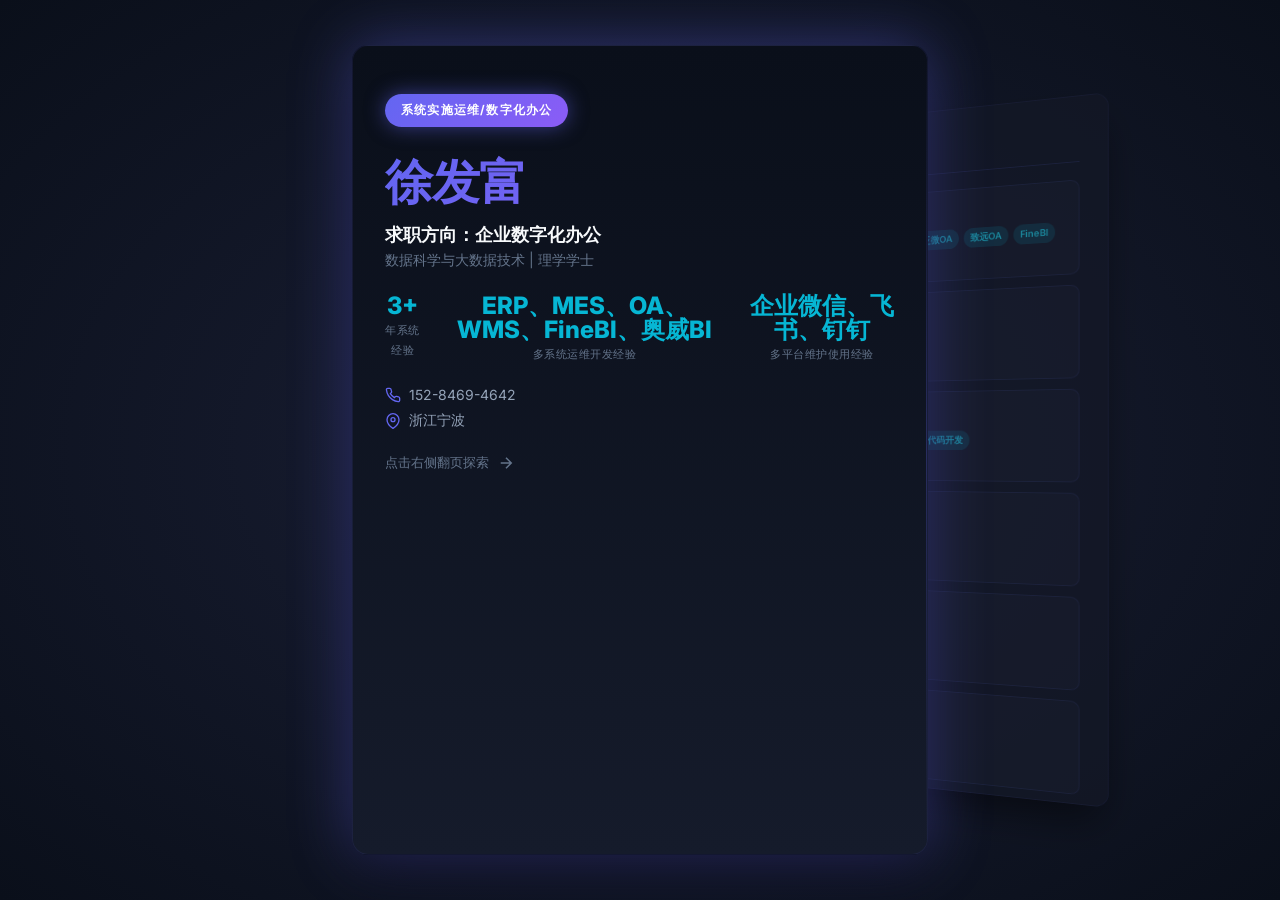
==== index.html @ 44ead6f7 "Update index.html" ====
<!DOCTYPE html>
<html lang="zh-CN">
<head>
    <meta charset="UTF-8">
    <meta name="viewport" content="width=device-width, initial-scale=1.0">
    <title>徐发富 | 系统实施运维专家</title>
    <link rel="stylesheet" href="styles.css">
    <link rel="preconnect" href="https://fonts.googleapis.com">
    <link href="https://fonts.googleapis.com/css2?family=Inter:wght@300;400;500;600;700;800&display=swap" rel="stylesheet">
</head>
<body>
    <!-- 折页容器 -->
    <div class="book-container">
        <!-- 第0页 - 封面/个人信息 -->
        <div class="panel panel-left active" data-panel="0">
            <div class="panel-content">
                <div class="cover-page">
                    <div class="cover-badge">系统实施运维/数字化办公</div>
                    <h1 class="cover-name">徐发富</h1>
                    <p class="cover-title">求职方向：企业数字化办公</p>
                    <p class="cover-subtitle">数据科学与大数据技术 | 理学学士</p>
                    
                    <div class="cover-stats">
                        <div class="cover-stat">
                            <span class="stat-num">3+</span>
                            <span class="stat-text">年系统经验</span>
                        </div>
                        <div class="cover-stat">
                            <span class="stat-num">ERP、MES、OA、WMS、FineBI、奥威BI</span>
                            <span class="stat-text">多系统运维开发经验</span>
                        </div>
                        <div class="cover-stat">
                            <span class="stat-num">企业微信、飞书、钉钉</span>
                            <span class="stat-text">多平台维护使用经验</span>
                        </div>
                    </div>
                    
                    <div class="contact-brief">
                        <div class="contact-item">
                            <svg viewBox="0 0 24 24" fill="none" stroke="currentColor" stroke-width="2">
                                <path d="M22 16.92v3a2 2 0 0 1-2.18 2 19.79 19.79 0 0 1-8.63-3.07 19.5 19.5 0 0 1-6-6 19.79 19.79 0 0 1-3.07-8.67A2 2 0 0 1 4.11 2h3a2 2 0 0 1 2 1.72 12.84 12.84 0 0 0 .7 2.81 2 2 0 0 1-.45 2.11L8.09 9.91a16 16 0 0 0 6 6l1.27-1.27a2 2 0 0 1 2.11-.45 12.84 12.84 0 0 0 2.81.7A2 2 0 0 1 22 16.92z"/>
                            </svg>
                            <span>152-8469-4642</span>
                        </div>
                        <div class="contact-item">
                            <svg viewBox="0 0 24 24" fill="none" stroke="currentColor" stroke-width="2">
                                <path d="M21 10c0 7-9 13-9 13s-9-6-9-13a9 9 0 0 1 18 0z"/>
                                <circle cx="12" cy="10" r="3"/>
                            </svg>
                            <span>浙江宁波</span>
                        </div>
                    </div>
                    
                    <div class="cover-nav-hint">
                        <span>点击右侧翻页探索</span>
                        <svg class="arrow-icon" viewBox="0 0 24 24" fill="none" stroke="currentColor" stroke-width="2">
                            <path d="M5 12h14M12 5l7 7-7 7"/>
                        </svg>
                    </div>
                </div>
            </div>
        </div>

        <!-- 第1页 - 专业技能 -->
        <div class="panel panel-right" data-panel="1">
            <div class="panel-content">
                <div class="page-header">
                    <span class="page-number">01</span>
                    <h2 class="page-title">专业技能</h2>
                </div>
                
                <div class="skills-container">
                    <div class="skill-category-card">
                        <div class="skill-header">
                            <span class="skill-icon">🏢</span>
                            <h3>企业系统</h3>
                        </div>
                        <div class="skill-content">
                            <div class="skill-tags">
                                <span class="skill-tag expert">MES</span>
                                <span class="skill-tag expert">云星空</span>
                                <span class="skill-tag expert">用友U8</span>
                                <span class="skill-tag expert">企业微信</span>
                                <span class="skill-tag expert">飞书</span>
                                <span class="skill-tag proficient">泛微OA</span>
                                <span class="skill-tag proficient">致远OA</span>
                                <span class="skill-tag proficient">FineBI</span>
                            </div>
                            <p class="skill-desc">实际部署使用和运维实施经验，主导系统从0到1落地</p>
                        </div>
                    </div>
                    
                    <div class="skill-category-card">
                        <div class="skill-header">
                            <span class="skill-icon">💻</span>
                            <h3>编程语言</h3>
                        </div>
                        <div class="skill-content">
                            <div class="skill-tags">
                                <span class="skill-tag proficient">Python</span>
                                <span class="skill-tag familiar">Java</span>
                                <span class="skill-tag familiar">C</span>
                            </div>
                            <p class="skill-desc">具备基础开发能力，能进行机器学习应用开发</p>
                        </div>
                    </div>
                    
                    <div class="skill-category-card">
                        <div class="skill-header">
                            <span class="skill-icon">📊</span>
                            <h3>前端开发及数据可视化</h3>
                        </div>
                        <div class="skill-content">
                            <div class="skill-tags">
                                <span class="skill-tag proficient">HTML/CSS/JS</span>
                                <span class="skill-tag proficient">Echarts</span>
                                <span class="skill-tag proficient">FineBi</span>
                                <span class="skill-tag proficient">奥威BI</span>
                                <span class="skill-tag proficient">低代码开发</span>
                            </div>
                            <p class="skill-desc">数据挖掘、清洗、分析、可视化，报表开发和维护</p>
                        </div>
                    </div>
                    
                    <div class="skill-category-card">
                        <div class="skill-header">
                            <span class="skill-icon">🗄️</span>
                            <h3>数据库</h3>
                        </div>
                        <div class="skill-content">
                            <div class="skill-tags">
                                <span class="skill-tag expert">SQL Server</span>
                                <span class="skill-tag proficient">MySQL</span>
                                <span class="skill-tag proficient">Gbase</span>
                                <span class="skill-tag proficient">IoTDb</span>
                            </div>
                            <p class="skill-desc">具备各数据库的增删改查以及数据建模能力</p>
                        </div>
                    </div>
                    
                    <div class="skill-category-card">
                        <div class="skill-header">
                            <span class="skill-icon">🔗</span>
                            <h3>物联网</h3>
                        </div>
                        <div class="skill-content">
                            <div class="skill-tags">
                                <span class="skill-tag proficient">RS485</span>
                                <span class="skill-tag proficient">OPC UA</span>
                                <span class="skill-tag proficient">MQTT</span>
                            </div>
                            <p class="skill-desc">熟悉工业通讯协议，实现设备通信和监控</p>
                        </div>
                    </div>
                    
                    <div class="skill-category-card">
                        <div class="skill-header">
                            <span class="skill-icon">☁️</span>
                            <h3>Hadoop生态</h3>
                        </div>
                        <div class="skill-content">
                            <div class="skill-tags">
                                <span class="skill-tag familiar">Hadoop</span>
                                <span class="skill-tag familiar">Flink</span>
                                <span class="skill-tag familiar">Kafka</span>
                                <span class="skill-tag familiar">Hive</span>
                                <span class="skill-tag familiar">Hbase</span>
                            </div>
                            <p class="skill-desc">开源技术栈，可简单部署使用</p>
                        </div>
                    </div>
                </div>
                
                <div class="other-skills">
                    <h4>其他能力</h4>
                    <p>Windows/打印机基础设施运维 | 企微/飞书运维 | Office办公 | Linux系统运维 | 快速学习能力</p>
                </div>
            </div>
        </div>

        <!-- 第2页 - 工作经历（宁波奥博） -->
        <div class="panel panel-right" data-panel="2">
            <div class="panel-content">
                <div class="page-header">
                    <span class="page-number">02</span>
                    <h2 class="page-title">工作经历</h2>
                </div>
                
                <div class="experience-card primary">
                    <div class="exp-header">
                        <div class="exp-title">
                            <h3>MES实施运维工程师</h3>
                            <span class="exp-company">宁波奥博汽车电器有限公司</span>
                        </div>
                        <span class="exp-date">2025.03 - 至今</span>
                    </div>
                    
                    <div class="exp-highlights">
                        <div class="highlight-item">
                            <span class="highlight-num">2000+</span>
                            <span class="highlight-text">台生产设备台账管理</span>
                        </div>
                        <div class="highlight-item">
                            <span class="highlight-num">10+</span>
                            <span class="highlight-text">个部门间的问题协调处理</span>
                        </div>
                        <div class="highlight-item">
                            <span class="highlight-num">15万+</span>
                            <span class="highlight-text">条工序工价数据维护</span>
                        </div>
                    </div>
                    
                    <div class="exp-content">
                        <div class="exp-section">
                            <h4>MES系统实施</h4>
                            <ul>
                                <li>参与MES系统从0到1落地，协同开发团队梳理功能逻辑</li>
                                <li>完成功能测试与生产验证，组织多轮次操作培训</li>
                                <li>跟踪实施效果，积极寻求功能优化方向</li>
                            </ul>
                        </div>
                        
                        <div class="exp-section">
                            <h4>系统运维支持</h4>
                            <ul>
                                <li>深度参与致远OA流程设计与运维，主导内部报表开发维护</li>
                                <li>解决PDA、打印机、计算机等软硬件及网络问题</li>
                                <li>为ERP、OA、MES用户提供实时问题诊断与解决方案</li>
                            </ul>
                        </div>
                        
                        <div class="exp-section">
                            <h4>数据管理</h4>
                            <ul>
                                <li>维护2000余台生产设备台账、报修、保养、点检系统</li>
                                <li>负责近二十个车间数十万条工序工价数据更新维护</li>
                                <li>利用大数据平台分析行业交易数据，做市场预测</li>
                            </ul>
                        </div>
                        
                        <div class="exp-section">
                            <h4>异常协调处理</h4>
                            <ul>
                                <li>协调处理计划、生产、财务等环节突发异常</li>
                                <li>处理订单调整、BOM变更、数据纠错等问题</li>
                                <li>协调解决近十个生产车间之间的生产相关问题</li>
                            </ul>
                        </div>
                    </div>
                </div>
                
                <!-- 相关技能展示 -->
                <div class="exp-related-skills">
                    <h4>核心技能应用</h4>
                    <div class="exp-skill-tags">
                        <span class="exp-skill-tag">MES系统实施</span>
                        <span class="exp-skill-tag">致远OA运维</span>
                        <span class="exp-skill-tag">SQL Server</span>
                        <span class="exp-skill-tag">数据可视化</span>
                        <span class="exp-skill-tag">跨部门协调</span>
                        <span class="exp-skill-tag">设备管理</span>
                    </div>
                </div>
            </div>
        </div>

        <!-- 第3页 - 工作经历（宁波意卡德） -->
        <div class="panel panel-right" data-panel="3">
            <div class="panel-content">
                <div class="page-header">
                    <span class="page-number">03</span>
                    <h2 class="page-title">工作经历</h2>
                </div>
                
                <div class="experience-card">
                    <div class="exp-header">
                        <div class="exp-title">
                            <h3>MES开发实施工程师</h3>
                            <span class="exp-company">宁波意卡德科技有限公司</span>
                        </div>
                        <span class="exp-date">2024.04 - 2025.02</span>
                    </div>
                    
                    <div class="exp-highlights">
                        <div class="highlight-item">
                            <span class="highlight-num">10+</span>
                            <span class="highlight-text">个生产车间协调</span>
                        </div>
                        <div class="highlight-item">
                            <span class="highlight-num">全流程</span>
                            <span class="highlight-text">MES系统落地</span>
                        </div>
                        <div class="highlight-item">
                            <span class="highlight-num">多系统</span>
                            <span class="highlight-text">集成运维</span>
                        </div>
                    </div>
                    
                    <div class="exp-content">
                        <div class="exp-section">
                            <h4>MES系统落地实施</h4>
                            <ul>
                                <li>参与公司MES系统从规划到落地的全过程实施</li>
                                <li>协调开发进程，梳理新功能开发逻辑与业务需求</li>
                                <li>负责系统功能测试，确保系统稳定性和可用性</li>
                                <li>对使用人员进行多轮次新功能培训，提升用户熟练度</li>
                            </ul>
                        </div>
                        
                        <div class="exp-section">
                            <h4>OA系统运维</h4>
                            <ul>
                                <li>参与OA流程设计与确定，推动流程上线与持续维护</li>
                                <li>根据业务需求开发内部报表，支持管理决策</li>
                                <li>优化审批流程，提升办公效率</li>
                            </ul>
                        </div>
                        
                        <div class="exp-section">
                            <h4>IT支持服务</h4>
                            <ul>
                                <li>快速响应并解决PDA、打印机、电脑等设备使用问题</li>
                                <li>提供软硬件故障诊断与修复服务</li>
                                <li>维护IT基础设施稳定运行</li>
                            </ul>
                        </div>
                        
                        <div class="exp-section">
                            <h4>生产协调</h4>
                            <ul>
                                <li>协调和解决近十个生产车间之间的生产问题</li>
                                <li>处理生产计划调整、物料配送异常等突发情况</li>
                                <li>促进跨部门沟通协作，保障生产顺畅</li>
                            </ul>
                        </div>
                    </div>
                </div>
                
                <!-- 项目案例展示 -->
                <div class="project-showcase">
                    <h4>项目成果</h4>
                    <div class="project-item">
                        <div class="project-name">MES系统实施项目</div>
                        <p class="project-desc">成功推动MES系统在公司全面落地，实现生产数据实时采集、工序进度可视化、质量追溯等功能，提升生产管理效率30%以上。</p>
                    </div>
                </div>
                
                <!-- 相关技能展示 -->
                <div class="exp-related-skills">
                    <h4>核心技能应用</h4>
                    <div class="exp-skill-tags">
                        <span class="exp-skill-tag">MES开发实施</span>
                        <span class="exp-skill-tag">OA流程设计</span>
                        <span class="exp-skill-tag">报表开发</span>
                        <span class="exp-skill-tag">IT运维支持</span>
                        <span class="exp-skill-tag">生产协调</span>
                        <span class="exp-skill-tag">用户培训</span>
                    </div>
                </div>
            </div>
        </div>

        <!-- 第4页 - 工作经历（亚信科技） -->
        <div class="panel panel-right" data-panel="4">
            <div class="panel-content">
                <div class="page-header">
                    <span class="page-number">04</span>
                    <h2 class="page-title">工作经历</h2>
                </div>
                
                <div class="experience-card">
                    <div class="exp-header">
                        <div class="exp-title">
                            <h3>大数据开发实习生</h3>
                            <span class="exp-company">亚信科技（中国）有限公司</span>
                        </div>
                        <span class="exp-date">2023.08 - 2024.03</span>
                    </div>
                    
                    <div class="exp-highlights">
                        <div class="highlight-item">
                            <span class="highlight-num">云平台</span>
                            <span class="highlight-text">项目升级迁移</span>
                        </div>
                        <div class="highlight-item">
                            <span class="highlight-num">数据</span>
                            <span class="highlight-text">清洗与适配</span>
                        </div>
                        <div class="highlight-item">
                            <span class="highlight-num">稳定</span>
                            <span class="highlight-text">服务保障</span>
                        </div>
                    </div>
                    
                    <div class="exp-content">
                        <div class="exp-section">
                            <h4>云平台升级与迁移</h4>
                            <ul>
                                <li>参与公司云上项目升级，负责数据迁移切割工作</li>
                                <li>完成新旧平台适配，确保业务连续性</li>
                                <li>制定详细的迁移计划，降低迁移风险</li>
                            </ul>
                        </div>
                        
                        <div class="exp-section">
                            <h4>数据处理逻辑配置</h4>
                            <ul>
                                <li>配置新的数据处理逻辑处理老旧上游数据</li>
                                <li>为下游依赖程序提供稳定的数据服务</li>
                                <li>优化数据处理流程，提升处理效率</li>
                            </ul>
                        </div>
                        
                        <div class="exp-section">
                            <h4>数据迁移与适配</h4>
                            <ul>
                                <li>将老旧数据完整迁移到新平台，保证数据完整性</li>
                                <li>做新旧数据库语义适配，确保数据一致性</li>
                                <li>执行数据清洗工作，提升数据质量</li>
                                <li>保证数据支持服务的稳定性与可靠性</li>
                            </ul>
                        </div>
                        
                        <div class="exp-section">
                            <h4>服务稳定性保障</h4>
                            <ul>
                                <li>跟进逻辑程序进度，协调开发资源</li>
                                <li>监控数据服务运行状态，及时处理异常</li>
                                <li>保证数据服务稳定、长期、准确运行</li>
                                <li>编写技术文档，沉淀迁移经验</li>
                            </ul>
                        </div>
                    </div>
                </div>
                
                <!-- 技术栈展示 -->
                <div class="tech-stack-showcase">
                    <h4>技术栈应用</h4>
                    <div class="tech-categories">
                        <div class="tech-category">
                            <span class="tech-cat-name">大数据</span>
                            <div class="tech-items">
                                <span class="tech-item">Hadoop</span>
                                <span class="tech-item">Flink</span>
                                <span class="tech-item">Kafka</span>
                            </div>
                        </div>
                        <div class="tech-category">
                            <span class="tech-cat-name">数据库</span>
                            <div class="tech-items">
                                <span class="tech-item">Hive</span>
                                <span class="tech-item">Hbase</span>
                                <span class="tech-item">MySQL</span>
                            </div>
                        </div>
                        <div class="tech-category">
                            <span class="tech-cat-name">开发</span>
                            <div class="tech-items">
                                <span class="tech-item">Python</span>
                                <span class="tech-item">SQL</span>
                                <span class="tech-item">Shell</span>
                            </div>
                        </div>
                    </div>
                </div>
                
                <!-- 相关技能展示 -->
                <div class="exp-related-skills">
                    <h4>核心技能应用</h4>
                    <div class="exp-skill-tags">
                        <span class="exp-skill-tag">大数据开发</span>
                        <span class="exp-skill-tag">数据迁移</span>
                        <span class="exp-skill-tag">数据清洗</span>
                        <span class="exp-skill-tag">平台适配</span>
                        <span class="exp-skill-tag">服务监控</span>
                        <span class="exp-skill-tag">Hadoop生态</span>
                    </div>
                </div>
            </div>
        </div>

        <!-- 第5页 - 荣誉奖项 + 自我评价 + 联系方式 -->
        <div class="panel panel-right" data-panel="5">
            <div class="panel-content">
                <div class="page-header">
                    <span class="page-number">05</span>
                    <h2 class="page-title">荣誉与联系</h2>
                </div>
                
                <div class="awards-section">
                    <h3>荣誉奖项</h3>
                    <div class="awards-grid">
                        <div class="award-item">
                            <div class="award-header">
                                <span class="award-year">2021</span>
                                <span class="award-name">全国大学生数学建模竞赛 省级一等奖</span>
                            </div>
                            <p class="award-desc">运用数学建模方法解决复杂实际问题，展现出色的逻辑分析能力和团队协作精神，从数百支队伍中脱颖而出。</p>
                        </div>
                        <div class="award-item">
                            <div class="award-header">
                                <span class="award-year">2022</span>
                                <span class="award-name">国家励志奖学金</span>
                            </div>
                            <p class="award-desc">凭借优异的学业成绩和综合素质，获得国家资助，体现自强不息、勤奋刻苦的学习态度。</p>
                        </div>
                        <div class="award-item">
                            <div class="award-header">
                                <span class="award-year">2022</span>
                                <span class="award-name">一等奖学金</span>
                            </div>
                            <p class="award-desc">专业成绩排名前5%，在数据结构与算法、数据库原理等核心课程中表现优异。</p>
                        </div>
                        <div class="award-item">
                            <div class="award-header">
                                <span class="award-year">2022</span>
                                <span class="award-name">学院三好学生</span>
                            </div>
                            <p class="award-desc">德智体全面发展，在学习、品德、社会实践等方面均获得师生一致好评。</p>
                        </div>
                    </div>
                </div>
                
                <div class="self-evaluation">
                    <h3>自我评价</h3>
                    <div class="evaluation-content">
                        <p>认真负责，积极主动，乐天主义，能很好地完成本职工作和具体任务。</p>
                        <p>有自我驱动能力，有责任感，环境适应力强，有良好稳定的心理素质。</p>
                        <p>为人谦虚低调、性格温和、勤奋好学、积极乐观、待人友好。</p>
                        <p>喜欢解决技术上的重难点，多数时候能够得到友好的解决方案。</p>
                        <p>喜欢从克服困难的过程中衍生出成就感、满足感！</p>
                    </div>
                    
                    <div class="traits-tags">
                        <span class="trait-tag">自我驱动</span>
                        <span class="trait-tag">责任感强</span>
                        <span class="trait-tag">适应力强</span>
                        <span class="trait-tag">勤奋好学</span>
                        <span class="trait-tag">积极乐观</span>
                    </div>
                </div>
                
                <div class="contact-section-full">
                    <h3>期待合作</h3>
                    <p class="contact-desc">如果您正在寻找一位懂系统、懂业务、懂技术的实施运维人员，想提升企业员工的数字化办公能力</p>
                    
                    <div class="contact-info-large">
                        <a href="tel:+8615284694642" class="contact-item-large">
                            <svg viewBox="0 0 24 24" fill="none" stroke="currentColor" stroke-width="2">
                                <path d="M22 16.92v3a2 2 0 0 1-2.18 2 19.79 19.79 0 0 1-8.63-3.07 19.5 19.5 0 0 1-6-6 19.79 19.79 0 0 1-3.07-8.67A2 2 0 0 1 4.11 2h3a2 2 0 0 1 2 1.72 12.84 12.84 0 0 0 .7 2.81 2 2 0 0 1-.45 2.11L8.09 9.91a16 16 0 0 0 6 6l1.27-1.27a2 2 0 0 1 2.11-.45 12.84 12.84 0 0 0 2.81.7A2 2 0 0 1 22 16.92z"/>
                            </svg>
                            <span>152-8469-4642</span>
                        </a>
                        
                        <div class="contact-item-large">
                            <svg viewBox="0 0 24 24" fill="none" stroke="currentColor" stroke-width="2">
                                <path d="M21 10c0 7-9 13-9 13s-9-6-9-13a9 9 0 0 1 18 0z"/>
                                <circle cx="12" cy="10" r="3"/>
                            </svg>
                            <span>浙江宁波</span>
                        </div>
                    </div>
                    
                    <a href="tel:+8615284694642" class="contact-cta">
                        <svg viewBox="0 0 24 24" fill="none" stroke="currentColor" stroke-width="2">
                            <path d="M22 16.92v3a2 2 0 0 1-2.18 2 19.79 19.79 0 0 1-8.63-3.07 19.5 19.5 0 0 1-6-6 19.79 19.79 0 0 1-3.07-8.67A2 2 0 0 1 4.11 2h3a2 2 0 0 1 2 1.72 12.84 12.84 0 0 0 .7 2.81 2 2 0 0 1-.45 2.11L8.09 9.91a16 16 0 0 0 6 6l1.27-1.27a2 2 0 0 1 2.11-.45 12.84 12.84 0 0 0 2.81.7A2 2 0 0 1 22 16.92z"/>
                        </svg>
                        立即联系我
                    </a>
                </div>
            </div>
        </div>
    </div>

    <script src="script.js"></script>
</body>
</html>
---- styles.css ----
/* ========================================
   徐发富个人网站 - 折页风格
   中间重点显示，左右折叠效果
   ======================================== */

:root {
    /* 主色调 - 科技蓝紫 */
    --primary: #6366f1;
    --primary-dark: #4f46e5;
    --primary-light: #818cf8;
    --accent: #06b6d4;
    --accent-light: #22d3ee;
    
    /* 背景 */
    --bg-dark: #0a0f1a;
    --bg-card: #151b2b;
    --bg-light: #1e2538;
    
    /* 文字 */
    --text-primary: #f8fafc;
    --text-secondary: #94a3b8;
    --text-muted: #64748b;
    
    /* 渐变 */
    --gradient-primary: linear-gradient(135deg, #6366f1 0%, #8b5cf6 100%);
    --gradient-accent: linear-gradient(135deg, #06b6d4 0%, #3b82f6 100%);
    --gradient-dark: linear-gradient(180deg, #0a0f1a 0%, #151b2b 100%);
    
    /* 阴影 */
    --shadow-lg: 0 25px 50px -12px rgba(0, 0, 0, 0.8);
    --shadow-glow: 0 0 60px rgba(99, 102, 241, 0.4);
}

* {
    margin: 0;
    padding: 0;
    box-sizing: border-box;
}

/* 自定义文本选中样式 */
::selection {
    background: rgba(99, 102, 241, 0.4);
    color: var(--text-primary);
    text-shadow: 0 0 10px rgba(99, 102, 241, 0.5);
}

::-moz-selection {
    background: rgba(99, 102, 241, 0.4);
    color: var(--text-primary);
    text-shadow: 0 0 10px rgba(99, 102, 241, 0.5);
}

html, body {
    height: 100%;
    font-family: 'Inter', -apple-system, BlinkMacSystemFont, sans-serif;
    background: var(--bg-dark);
    color: var(--text-primary);
    overflow: hidden;
}

/* ========================================
   折页容器
   ======================================== */
.book-container {
    position: relative;
    width: 100%;
    height: 100vh;
    display: flex;
    align-items: center;
    justify-content: center;
    perspective: 2000px;
    background: radial-gradient(ellipse at center, #1a1f35 0%, #0a0f1a 100%);
}

/* ========================================
   面板基础样式
   ======================================== */
.panel {
    position: absolute;
    top: 50%;
    height: 90vh;
    width: 45vw;
    max-width: 700px;
    background: var(--bg-card);
    border-radius: 16px;
    overflow-y: auto;
    overflow-x: hidden;
    transition: all 0.6s cubic-bezier(0.4, 0, 0.2, 1);
    transform-style: preserve-3d;
    box-shadow: var(--shadow-lg);
    border: 1px solid rgba(99, 102, 241, 0.1);
}

.panel::-webkit-scrollbar {
    width: 4px;
}

.panel::-webkit-scrollbar-track {
    background: transparent;
}

.panel::-webkit-scrollbar-thumb {
    background: var(--bg-light);
    border-radius: 2px;
}

.panel-content {
    padding: 2rem;
    min-height: 100%;
}

/* 当前激活的面板 - 居中重点显示 */
.panel.active {
    transform: translate(-50%, -50%) scale(1) rotateY(0deg);
    left: 50% !important;
    top: 50%;
    opacity: 1;
    z-index: 100;
    box-shadow: var(--shadow-glow), var(--shadow-lg);
}

/* 左侧面板 - 封面 */
.panel-left {
    background: var(--gradient-dark);
    transform: translate(-120%, -50%) scale(0.85) rotateY(25deg);
    left: 50%;
    top: 50%;
    opacity: 0.6;
    z-index: 50;
}

/* 非激活状态的左侧面板禁用交互 */
.panel-left:not(.active) {
    pointer-events: none;
}

.panel-left.active {
    transform: translate(-50%, -50%) scale(1) rotateY(0deg);
    opacity: 1;
}

.panel-left::after {
    content: '';
    position: absolute;
    right: 0;
    top: 0;
    bottom: 0;
    width: 1px;
    background: linear-gradient(180deg, transparent, var(--primary), transparent);
    opacity: 0.3;
}

/* 右侧面板 */
.panel-right {
    background: var(--bg-card);
    transform: translate(20%, -50%) scale(0.85) rotateY(-25deg);
    left: 50%;
    top: 50%;
    opacity: 0.6;
    z-index: 40;
}

/* 非激活状态的右侧面板禁用交互 */
.panel-right:not(.active) {
    pointer-events: none;
}

/* 左侧相邻页面 - 只显示上一张 */
.panel.prev {
    transform: translate(-90%, -50%) scale(0.82) rotateY(30deg);
    opacity: 0.7;
    z-index: 50;
    filter: brightness(0.85);
    pointer-events: none;
}

/* 左侧非相邻页面 - 完全隐藏 */
.panel.prev-prev,
.panel.prev ~ .panel.prev {
    transform: translate(-150%, -50%) scale(0.6) rotateY(45deg);
    opacity: 0;
    z-index: 10;
    pointer-events: none;
}

/* 右侧相邻页面 - 只显示下一张 */
.panel.next {
    transform: translate(-10%, -50%) scale(0.82) rotateY(-30deg);
    opacity: 0.7;
    z-index: 50;
    filter: brightness(0.85);
    pointer-events: none;
}

/* 右侧非相邻页面 - 完全隐藏 */
.panel.next-next,
.panel.next ~ .panel.next {
    transform: translate(50%, -50%) scale(0.6) rotateY(-45deg);
    opacity: 0;
    z-index: 10;
    pointer-events: none;
}

/* ========================================
   封面页
   ======================================== */
.cover-page {
    display: flex;
    flex-direction: column;
    justify-content: center;
    min-height: 100%;
    padding: 1rem 0;
}

.cover-badge {
    display: inline-block;
    padding: 0.5rem 1rem;
    background: var(--gradient-primary);
    color: white;
    font-size: 0.75rem;
    font-weight: 700;
    text-transform: uppercase;
    letter-spacing: 0.1em;
    border-radius: 2rem;
    margin-bottom: 1.5rem;
    align-self: flex-start;
    box-shadow: 0 0 20px rgba(99, 102, 241, 0.5);
}

.cover-name {
    font-size: 3rem;
    font-weight: 800;
    background: var(--gradient-primary);
    -webkit-background-clip: text;
    -webkit-text-fill-color: transparent;
    background-clip: text;
    margin-bottom: 0.5rem;
    letter-spacing: -0.02em;
}

.cover-title {
    font-size: 1.1rem;
    font-weight: 600;
    color: var(--text-primary);
    margin-bottom: 0.25rem;
}

.cover-subtitle {
    font-size: 0.875rem;
    color: var(--text-muted);
    margin-bottom: 1.5rem;
}

.cover-stats {
    display: flex;
    gap: 1.5rem;
    margin-bottom: 1.5rem;
}

.cover-stat {
    text-align: center;
}

.stat-num {
    display: block;
    font-size: 1.5rem;
    font-weight: 800;
    color: var(--accent);
    line-height: 1;
}

.stat-text {
    font-size: 0.6875rem;
    color: var(--text-muted);
    margin-top: 0.25rem;
    text-transform: uppercase;
    letter-spacing: 0.05em;
}

.contact-brief {
    display: flex;
    flex-direction: column;
    gap: 0.5rem;
    margin-bottom: 1.5rem;
}

.contact-brief .contact-item {
    display: flex;
    align-items: center;
    gap: 0.5rem;
    color: var(--text-secondary);
    font-size: 0.875rem;
}

.contact-brief .contact-item svg {
    width: 16px;
    height: 16px;
    color: var(--primary);
}

.cover-nav-hint {
    display: flex;
    align-items: center;
    gap: 0.5rem;
    color: var(--text-muted);
    font-size: 0.8125rem;
    animation: pulse 2s infinite;
}

.arrow-icon {
    width: 18px;
    height: 18px;
}

@keyframes pulse {
    0%, 100% { opacity: 0.5; transform: translateX(0); }
    50% { opacity: 1; transform: translateX(5px); }
}

/* ========================================
   页面头部
   ======================================== */
.page-header {
    display: flex;
    align-items: baseline;
    gap: 0.75rem;
    margin-bottom: 1.25rem;
    padding-bottom: 0.75rem;
    border-bottom: 1px solid rgba(99, 102, 241, 0.2);
}

.page-number {
    font-size: 0.875rem;
    font-weight: 700;
    color: var(--primary);
}

.page-title {
    font-size: 1.375rem;
    font-weight: 700;
    color: var(--text-primary);
}

/* ========================================
   专业技能页面
   ======================================== */
.skills-container {
    display: flex;
    flex-direction: column;
    gap: 0.75rem;
    margin-bottom: 1rem;
}

.skill-category-card {
    background: rgba(30, 37, 56, 0.6);
    border: 1px solid rgba(99, 102, 241, 0.15);
    border-radius: 10px;
    padding: 0.875rem;
    transition: all 0.3s ease;
}

.skill-category-card:hover {
    border-color: var(--primary);
    transform: translateX(4px);
}

.skill-header {
    display: flex;
    align-items: center;
    gap: 0.5rem;
    margin-bottom: 0.5rem;
}

.skill-icon {
    font-size: 1.25rem;
}

.skill-header h3 {
    font-size: 0.9375rem;
    font-weight: 700;
    color: var(--text-primary);
}

.skill-content {
    padding-left: 1.75rem;
}

.skill-tags {
    display: flex;
    flex-wrap: wrap;
    gap: 0.375rem;
    margin-bottom: 0.375rem;
}

.skill-tag {
    padding: 0.25rem 0.5rem;
    font-size: 0.6875rem;
    font-weight: 600;
    border-radius: 1rem;
}

.skill-tag.expert {
    background: rgba(99, 102, 241, 0.25);
    color: var(--primary-light);
}

.skill-tag.proficient {
    background: rgba(6, 182, 212, 0.2);
    color: var(--accent-light);
}

.skill-tag.familiar {
    background: rgba(100, 116, 139, 0.3);
    color: var(--text-secondary);
}

.skill-desc {
    font-size: 0.75rem;
    color: var(--text-muted);
    line-height: 1.4;
}

.other-skills {
    background: rgba(30, 37, 56, 0.4);
    border-radius: 8px;
    padding: 0.75rem;
    border: 1px solid rgba(99, 102, 241, 0.1);
}

.other-skills h4 {
    font-size: 0.75rem;
    font-weight: 700;
    color: var(--text-primary);
    margin-bottom: 0.375rem;
    text-transform: uppercase;
    letter-spacing: 0.05em;
}

.other-skills p {
    font-size: 0.75rem;
    color: var(--text-secondary);
    line-height: 1.5;
}

/* ========================================
   工作经历页面
   ======================================== */
.experience-card {
    background: rgba(30, 37, 56, 0.6);
    border: 1px solid rgba(99, 102, 241, 0.15);
    border-radius: 12px;
    padding: 1.25rem;
    margin-bottom: 1rem;
}

.experience-card.primary {
    background: linear-gradient(135deg, rgba(99, 102, 241, 0.15) 0%, rgba(30, 37, 56, 0.8) 100%);
    border-color: rgba(99, 102, 241, 0.3);
}

.exp-header {
    display: flex;
    justify-content: space-between;
    align-items: flex-start;
    margin-bottom: 1rem;
    padding-bottom: 0.75rem;
    border-bottom: 1px solid rgba(99, 102, 241, 0.15);
}

.exp-title h3 {
    font-size: 1rem;
    font-weight: 700;
    color: var(--text-primary);
    margin-bottom: 0.25rem;
}

.exp-company {
    font-size: 0.8125rem;
    color: var(--text-secondary);
}

.exp-date {
    font-size: 0.75rem;
    color: var(--text-muted);
    background: rgba(99, 102, 241, 0.15);
    padding: 0.25rem 0.625rem;
    border-radius: 1rem;
}

.exp-highlights {
    display: flex;
    gap: 1rem;
    margin-bottom: 1rem;
    flex-wrap: wrap;
}

.highlight-item {
    display: flex;
    flex-direction: column;
    align-items: center;
    background: rgba(99, 102, 241, 0.1);
    padding: 0.5rem 0.75rem;
    border-radius: 8px;
    min-width: 80px;
}

.highlight-num {
    font-size: 1.25rem;
    font-weight: 800;
    color: var(--accent);
}

.highlight-text {
    font-size: 0.625rem;
    color: var(--text-muted);
    text-align: center;
}

.exp-content {
    display: flex;
    flex-direction: column;
    gap: 0.875rem;
}

.exp-content.compact ul {
    display: flex;
    flex-direction: column;
    gap: 0.375rem;
}

.exp-section h4 {
    font-size: 0.8125rem;
    font-weight: 700;
    color: var(--primary-light);
    margin-bottom: 0.375rem;
}

.exp-section ul,
.exp-content ul {
    list-style: none;
    padding-left: 0;
}

.exp-section li,
.exp-content li {
    font-size: 0.8125rem;
    color: var(--text-secondary);
    line-height: 1.5;
    padding-left: 1rem;
    position: relative;
    margin-bottom: 0.25rem;
}

.exp-section li::before,
.exp-content li::before {
    content: '•';
    position: absolute;
    left: 0;
    color: var(--primary);
}

/* ========================================
   工作经历扩展样式
   ======================================== */
.exp-related-skills {
    background: rgba(30, 37, 56, 0.4);
    border-radius: 10px;
    padding: 1rem;
    border: 1px solid rgba(99, 102, 241, 0.1);
    margin-top: 1rem;
}

.exp-related-skills h4 {
    font-size: 0.8125rem;
    font-weight: 700;
    color: var(--text-primary);
    margin-bottom: 0.625rem;
}

.exp-skill-tags {
    display: flex;
    flex-wrap: wrap;
    gap: 0.5rem;
}

.exp-skill-tag {
    padding: 0.375rem 0.75rem;
    background: rgba(99, 102, 241, 0.15);
    color: var(--primary-light);
    font-size: 0.75rem;
    font-weight: 600;
    border-radius: 1rem;
    border: 1px solid rgba(99, 102, 241, 0.2);
}

/* 项目成果展示 */
.project-showcase {
    background: rgba(30, 37, 56, 0.4);
    border-radius: 10px;
    padding: 1rem;
    border: 1px solid rgba(99, 102, 241, 0.1);
    margin-top: 1rem;
}

.project-showcase h4 {
    font-size: 0.8125rem;
    font-weight: 700;
    color: var(--text-primary);
    margin-bottom: 0.625rem;
}

.project-item {
    background: rgba(99, 102, 241, 0.1);
    border-radius: 8px;
    padding: 0.875rem;
    border-left: 3px solid var(--primary);
}

.project-name {
    font-size: 0.875rem;
    font-weight: 700;
    color: var(--primary-light);
    margin-bottom: 0.375rem;
}

.project-desc {
    font-size: 0.8125rem;
    color: var(--text-secondary);
    line-height: 1.5;
}

/* 技术栈展示 */
.tech-stack-showcase {
    background: rgba(30, 37, 56, 0.4);
    border-radius: 10px;
    padding: 1rem;
    border: 1px solid rgba(99, 102, 241, 0.1);
    margin-top: 1rem;
}

.tech-stack-showcase h4 {
    font-size: 0.8125rem;
    font-weight: 700;
    color: var(--text-primary);
    margin-bottom: 0.75rem;
}

.tech-categories {
    display: flex;
    flex-direction: column;
    gap: 0.625rem;
}

.tech-category {
    display: flex;
    align-items: center;
    gap: 0.75rem;
}

.tech-cat-name {
    font-size: 0.75rem;
    font-weight: 700;
    color: var(--accent);
    min-width: 60px;
    text-transform: uppercase;
    letter-spacing: 0.05em;
}

.tech-items {
    display: flex;
    flex-wrap: wrap;
    gap: 0.375rem;
    flex: 1;
}

.tech-item {
    padding: 0.25rem 0.5rem;
    background: rgba(6, 182, 212, 0.15);
    color: var(--accent-light);
    font-size: 0.6875rem;
    font-weight: 600;
    border-radius: 4px;
}

/* ========================================
   荣誉与联系页面
   ======================================== */
.awards-section {
    margin-bottom: 1.25rem;
}

.awards-section h3 {
    font-size: 0.9375rem;
    font-weight: 700;
    color: var(--text-primary);
    margin-bottom: 0.75rem;
}

.awards-grid {
    display: flex;
    flex-direction: column;
    gap: 0.5rem;
}

.award-item {
    display: flex;
    flex-direction: column;
    gap: 0.5rem;
    background: rgba(30, 37, 56, 0.6);
    padding: 0.875rem 1rem;
    border-radius: 10px;
    border: 1px solid rgba(99, 102, 241, 0.1);
    transition: all 0.3s ease;
}

.award-item:hover {
    background: rgba(99, 102, 241, 0.1);
    border-color: rgba(99, 102, 241, 0.3);
    transform: translateX(4px);
}

.award-header {
    display: flex;
    align-items: center;
    gap: 0.75rem;
}

.award-year {
    font-size: 0.75rem;
    font-weight: 700;
    color: var(--primary);
    background: rgba(99, 102, 241, 0.15);
    padding: 0.125rem 0.5rem;
    border-radius: 4px;
    flex-shrink: 0;
}

.award-name {
    font-size: 0.875rem;
    font-weight: 600;
    color: var(--text-primary);
}

.award-desc {
    font-size: 0.8125rem;
    color: var(--text-secondary);
    line-height: 1.6;
    padding-left: 0;
    margin-top: 0.25rem;
}

.self-evaluation {
    margin-bottom: 1.25rem;
}

.self-evaluation h3 {
    font-size: 0.9375rem;
    font-weight: 700;
    color: var(--text-primary);
    margin-bottom: 0.75rem;
}

.evaluation-content {
    background: rgba(30, 37, 56, 0.6);
    border-radius: 10px;
    padding: 1rem;
    border: 1px solid rgba(99, 102, 241, 0.1);
    margin-bottom: 0.75rem;
}

.evaluation-content p {
    font-size: 0.8125rem;
    color: var(--text-secondary);
    line-height: 1.6;
    margin-bottom: 0.5rem;
}

.evaluation-content p:last-child {
    margin-bottom: 0;
}

.traits-tags {
    display: flex;
    flex-wrap: wrap;
    gap: 0.5rem;
}

.trait-tag {
    padding: 0.375rem 0.75rem;
    background: var(--gradient-primary);
    color: white;
    font-size: 0.6875rem;
    font-weight: 600;
    border-radius: 1rem;
}

.contact-section-full {
    background: linear-gradient(135deg, rgba(99, 102, 241, 0.2) 0%, rgba(6, 182, 212, 0.1) 100%);
    border-radius: 12px;
    padding: 1.25rem;
    text-align: center;
    border: 1px solid rgba(99, 102, 241, 0.2);
}

.contact-section-full h3 {
    font-size: 1.125rem;
    font-weight: 700;
    color: var(--text-primary);
    margin-bottom: 0.375rem;
}

.contact-desc {
    font-size: 0.8125rem;
    color: var(--text-secondary);
    margin-bottom: 1rem;
}

.contact-info-large {
    display: flex;
    justify-content: center;
    gap: 1.5rem;
    margin-bottom: 1rem;
}

.contact-item-large {
    display: flex;
    align-items: center;
    gap: 0.5rem;
    color: var(--text-primary);
    font-size: 0.9375rem;
    font-weight: 600;
    text-decoration: none;
}

.contact-item-large svg {
    width: 18px;
    height: 18px;
    color: var(--primary);
}

.contact-cta {
    display: inline-flex;
    align-items: center;
    gap: 0.5rem;
    padding: 0.75rem 1.5rem;
    background: var(--gradient-primary);
    color: white;
    font-size: 0.9375rem;
    font-weight: 700;
    border-radius: 2rem;
    text-decoration: none;
    transition: all 0.3s ease;
    box-shadow: 0 4px 20px rgba(99, 102, 241, 0.4);
}

.contact-cta:hover {
    transform: scale(1.05);
    box-shadow: 0 6px 30px rgba(99, 102, 241, 0.5);
}

.contact-cta svg {
    width: 18px;
    height: 18px;
}

/* ========================================
   响应式
   ======================================== */
@media (max-width: 1200px) {
    .panel {
        width: 50vw;
    }
}

@media (max-width: 768px) {
    .panel {
        width: 85vw;
        height: 85vh;
    }
    
    .panel-left {
        transform: translate(-110%, -50%) scale(0.8) rotateY(20deg);
    }
    
    .panel.prev {
        transform: translate(-120%, -50%) scale(0.7) rotateY(30deg);
    }
    
    .panel-right {
        transform: translate(10%, -50%) scale(0.8) rotateY(-20deg);
    }
    
    .panel.next {
        transform: translate(20%, -50%) scale(0.7) rotateY(-30deg);
    }
    
    .cover-name {
        font-size: 2.25rem;
    }
    
    .panel-content {
        padding: 1.5rem;
    }
    
    .exp-highlights {
        gap: 0.5rem;
    }
    
    .highlight-item {
        min-width: 60px;
        padding: 0.375rem 0.5rem;
    }
    
    .contact-info-large {
        flex-direction: column;
        gap: 0.75rem;
    }
}

@media (max-width: 480px) {
    .cover-name {
        font-size: 1.875rem;
    }
    
    .cover-stats {
        flex-direction: column;
        gap: 0.75rem;
    }
    
    .page-title {
        font-size: 1.125rem;
    }
    
    .skill-category-card {
        padding: 0.75rem;
    }
    
    .exp-header {
        flex-direction: column;
        gap: 0.5rem;
    }
}

/* ========================================
   动画
   ======================================== */
@keyframes fadeInUp {
    from {
        opacity: 0;
        transform: translateY(15px);
    }
    to {
        opacity: 1;
        transform: translateY(0);
    }
}

.panel.active .skill-category-card,
.panel.active .experience-card,
.panel.active .award-item,
.panel.active .evaluation-content,
.panel.active .exp-related-skills,
.panel.active .project-showcase,
.panel.active .tech-stack-showcase {
    animation: fadeInUp 0.5s ease forwards;
    opacity: 0;
}

.panel.active .skill-category-card:nth-child(1) { animation-delay: 0.1s; }
.panel.active .skill-category-card:nth-child(2) { animation-delay: 0.15s; }
.panel.active .skill-category-card:nth-child(3) { animation-delay: 0.2s; }
.panel.active .skill-category-card:nth-child(4) { animation-delay: 0.25s; }
.panel.active .skill-category-card:nth-child(5) { animation-delay: 0.3s; }
.panel.active .skill-category-card:nth-child(6) { animation-delay: 0.35s; }

.panel.active .exp-related-skills { animation-delay: 0.4s; }
.panel.active .project-showcase { animation-delay: 0.45s; }
.panel.active .tech-stack-showcase { animation-delay: 0.5s; }

/* ========================================
   逐行阅读效果
   ======================================== */
.reading-line {
    position: relative;
    color: var(--text-primary) !important;
    font-weight: 600 !important;
    text-shadow: 0 0 20px rgba(99, 102, 241, 0.5);
    transition: all 0.3s ease;
    animation: readingPulse 1.5s ease-in-out;
}

.reading-line::before {
    content: '';
    position: absolute;
    left: -8px;
    top: 50%;
    transform: translateY(-50%);
    width: 4px;
    height: 100%;
    background: var(--gradient-primary);
    border-radius: 2px;
    animation: lineIndicator 1.5s ease-in-out;
}

@keyframes readingPulse {
    0% {
        transform: scale(1);
        text-shadow: 0 0 10px rgba(99, 102, 241, 0.3);
    }
    25% {
        transform: scale(1.02);
        text-shadow: 0 0 25px rgba(99, 102, 241, 0.6), 0 0 40px rgba(99, 102, 241, 0.3);
    }
    50% {
        transform: scale(1.02);
        text-shadow: 0 0 30px rgba(99, 102, 241, 0.8), 0 0 50px rgba(99, 102, 241, 0.4);
    }
    75% {
        transform: scale(1.02);
        text-shadow: 0 0 25px rgba(99, 102, 241, 0.6), 0 0 40px rgba(99, 102, 241, 0.3);
    }
    100% {
        transform: scale(1);
        text-shadow: 0 0 10px rgba(99, 102, 241, 0.3);
    }
}

@keyframes lineIndicator {
    0%, 100% {
        opacity: 0.5;
        box-shadow: 0 0 10px var(--primary);
    }
    50% {
        opacity: 1;
        box-shadow: 0 0 20px var(--primary), 0 0 30px var(--primary-light);
    }
}
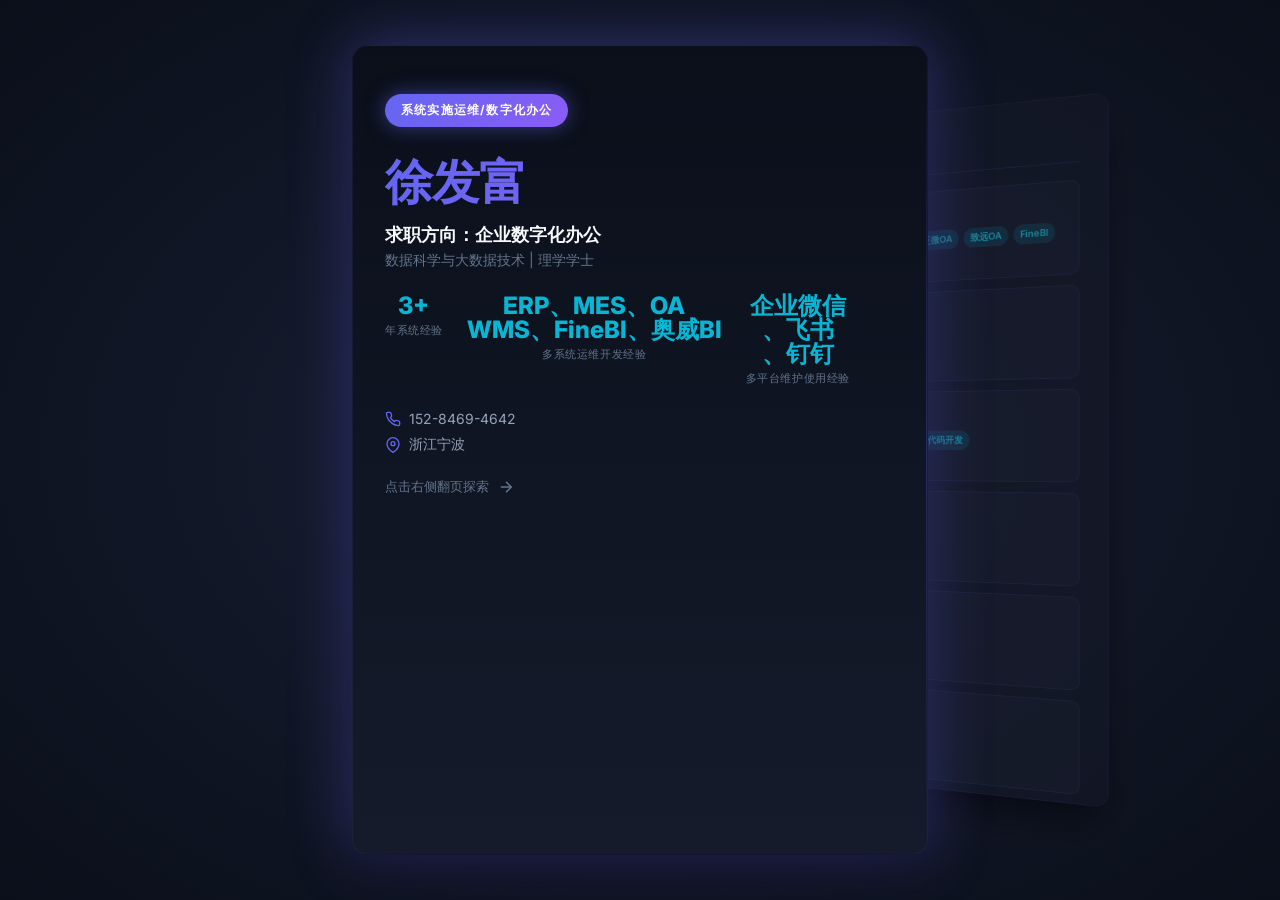
==== commit 111450de: "Update index.html" ====
--- a/index.html
+++ b/index.html
@@ -26,11 +26,14 @@
                             <span class="stat-text">年系统经验</span>
                         </div>
                         <div class="cover-stat">
-                            <span class="stat-num">ERP、MES、OA、WMS、FineBI、奥威BI</span>
+                            <span class="stat-num">ERP、MES、OA</span>
+                            <span class="stat-num">WMS、FineBI、奥威BI</span>
                             <span class="stat-text">多系统运维开发经验</span>
                         </div>
                         <div class="cover-stat">
-                            <span class="stat-num">企业微信、飞书、钉钉</span>
+                            <span class="stat-num">企业微信</span>
+                            <span class="stat-num">、飞书</span>
+                            <span class="stat-num">、钉钉</span>
                             <span class="stat-text">多平台维护使用经验</span>
                         </div>
                     </div>
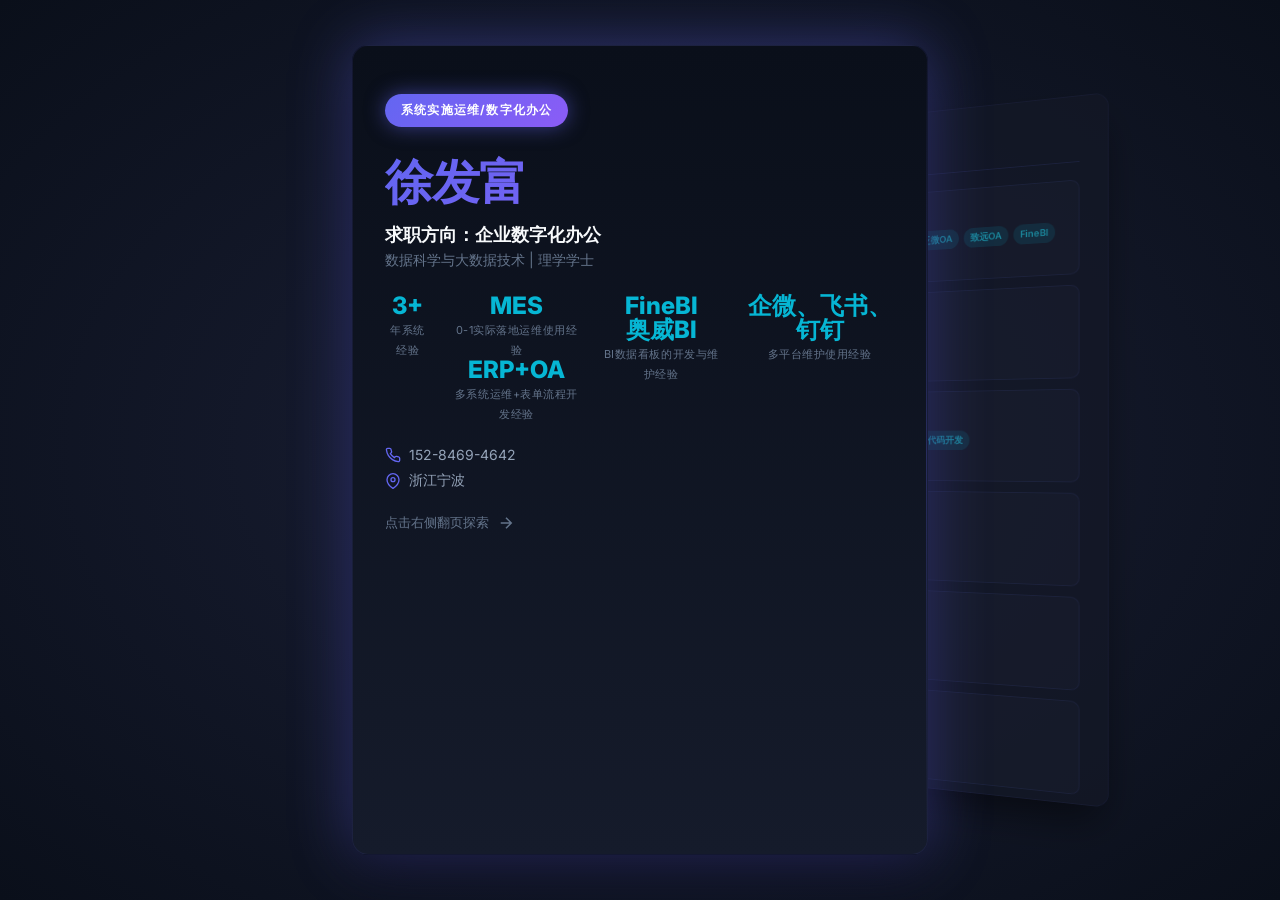
==== commit 2a255735: "Update index.html" ====
--- a/index.html
+++ b/index.html
@@ -26,14 +26,18 @@
                             <span class="stat-text">年系统经验</span>
                         </div>
                         <div class="cover-stat">
-                            <span class="stat-num">ERP、MES、OA</span>
-                            <span class="stat-num">WMS、FineBI、奥威BI</span>
-                            <span class="stat-text">多系统运维开发经验</span>
+                            <span class="stat-num">MES</span>
+                            <span class="stat-text">0-1实际落地运维使用经验</span>
+                            <span class="stat-num">ERP+OA</span>
+                            <span class="stat-text">多系统运维+表单流程开发经验</span>
                         </div>
                         <div class="cover-stat">
-                            <span class="stat-num">企业微信</span>
-                            <span class="stat-num">、飞书</span>
-                            <span class="stat-num">、钉钉</span>
+                            <span class="stat-num">FineBI</span>
+                            <span class="stat-num">奥威BI</span>
+                            <span class="stat-text">BI数据看板的开发与维护经验</span>
+                        </div>
+                        <div class="cover-stat">
+                            <span class="stat-num">企微、飞书、钉钉</span>
                             <span class="stat-text">多平台维护使用经验</span>
                         </div>
                     </div>
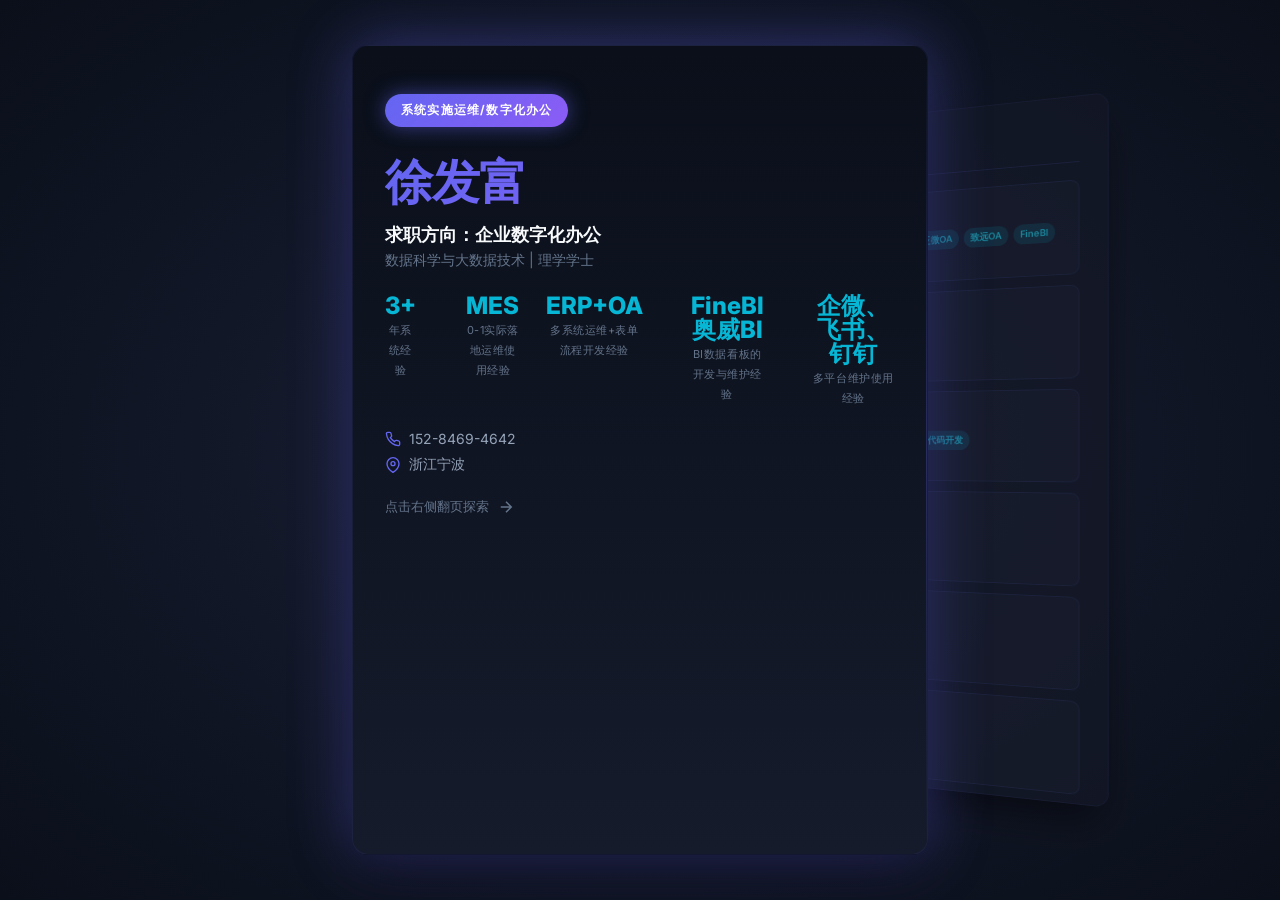
==== commit 908b99b8: "Add multiple experience sections to index.html" ====
--- a/index.html
+++ b/index.html
@@ -25,17 +25,22 @@
                             <span class="stat-num">3+</span>
                             <span class="stat-text">年系统经验</span>
                         </div>
+                        <br><br/>
                         <div class="cover-stat">
                             <span class="stat-num">MES</span>
                             <span class="stat-text">0-1实际落地运维使用经验</span>
+                        </div>
+                        <div class="cover-stat">
                             <span class="stat-num">ERP+OA</span>
                             <span class="stat-text">多系统运维+表单流程开发经验</span>
                         </div>
+                        <br><br/>
                         <div class="cover-stat">
                             <span class="stat-num">FineBI</span>
                             <span class="stat-num">奥威BI</span>
                             <span class="stat-text">BI数据看板的开发与维护经验</span>
                         </div>
+                        <br><br/>
                         <div class="cover-stat">
                             <span class="stat-num">企微、飞书、钉钉</span>
                             <span class="stat-text">多平台维护使用经验</span>
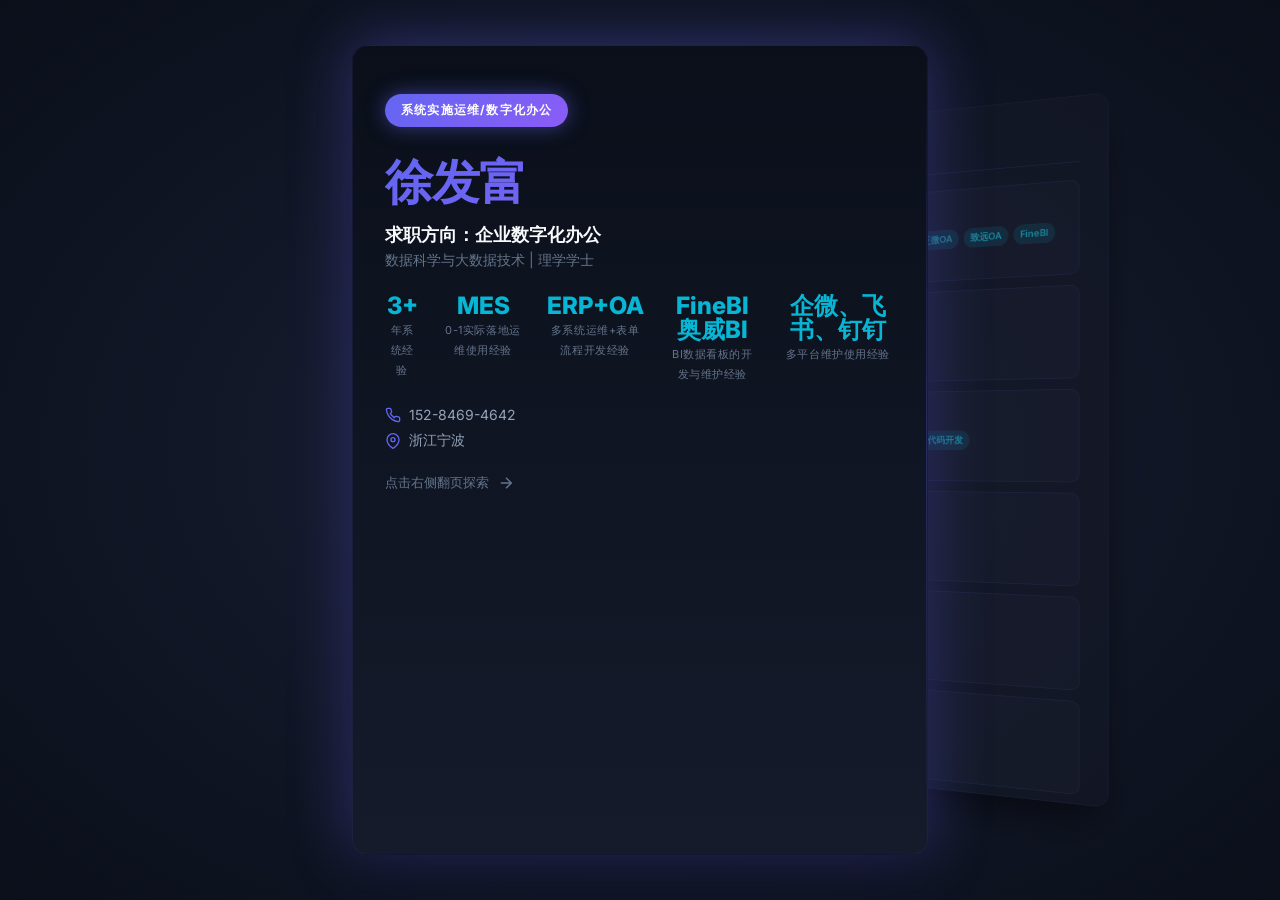
==== commit f3490e7f: "Update index.html" ====
--- a/index.html
+++ b/index.html
@@ -25,7 +25,7 @@
                             <span class="stat-num">3+</span>
                             <span class="stat-text">年系统经验</span>
                         </div>
-                        <br><br/>
+                        
                         <div class="cover-stat">
                             <span class="stat-num">MES</span>
                             <span class="stat-text">0-1实际落地运维使用经验</span>
@@ -34,13 +34,13 @@
                             <span class="stat-num">ERP+OA</span>
                             <span class="stat-text">多系统运维+表单流程开发经验</span>
                         </div>
-                        <br><br/>
+                        
                         <div class="cover-stat">
                             <span class="stat-num">FineBI</span>
                             <span class="stat-num">奥威BI</span>
                             <span class="stat-text">BI数据看板的开发与维护经验</span>
                         </div>
-                        <br><br/>
+                        
                         <div class="cover-stat">
                             <span class="stat-num">企微、飞书、钉钉</span>
                             <span class="stat-text">多平台维护使用经验</span>
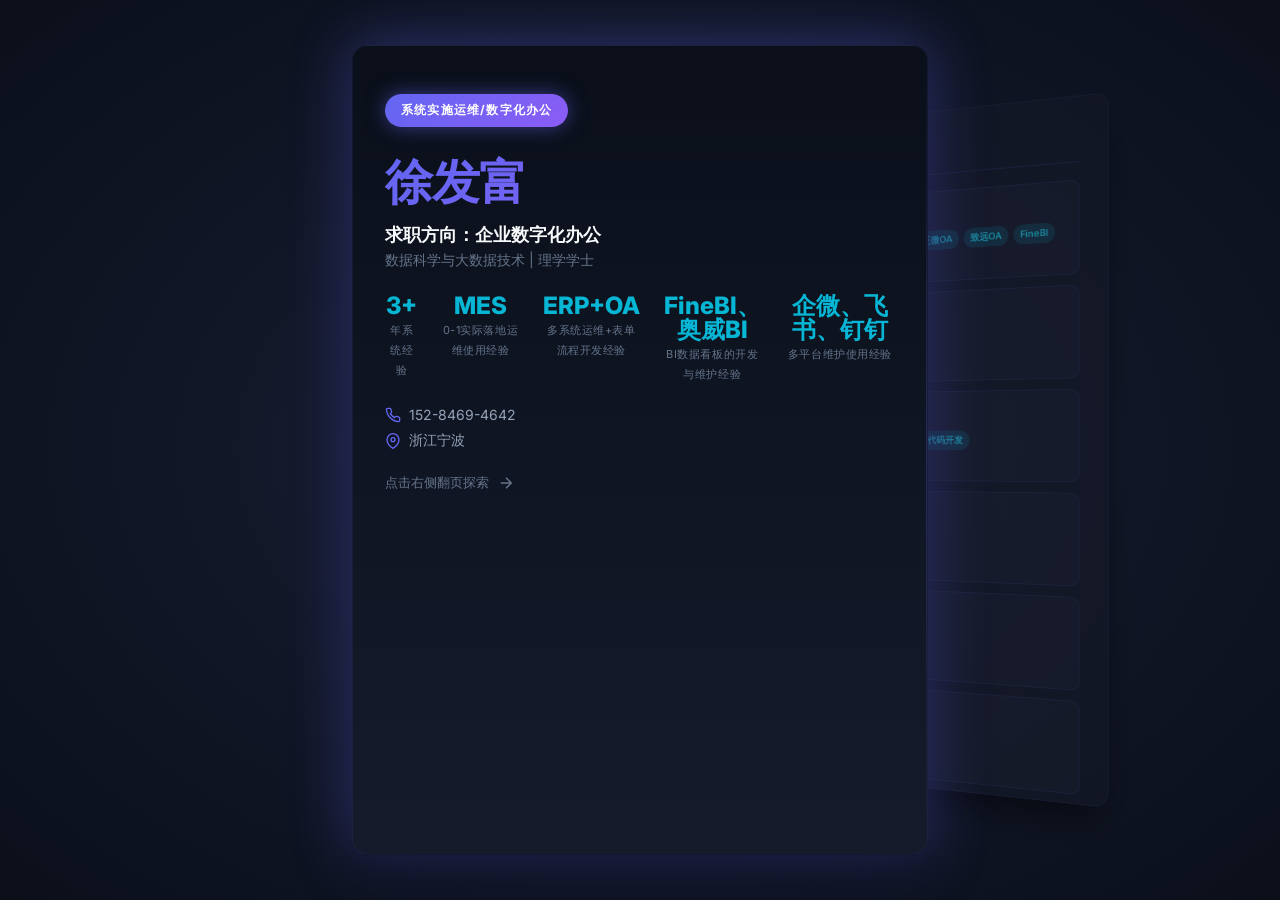
==== commit bc2b6223: "Update index.html" ====
--- a/index.html
+++ b/index.html
@@ -36,8 +36,8 @@
                         </div>
                         
                         <div class="cover-stat">
-                            <span class="stat-num">FineBI</span>
-                            <span class="stat-num">奥威BI</span>
+                            <span class="stat-num">FineBI、奥威BI</span>
+                          
                             <span class="stat-text">BI数据看板的开发与维护经验</span>
                         </div>
                         
